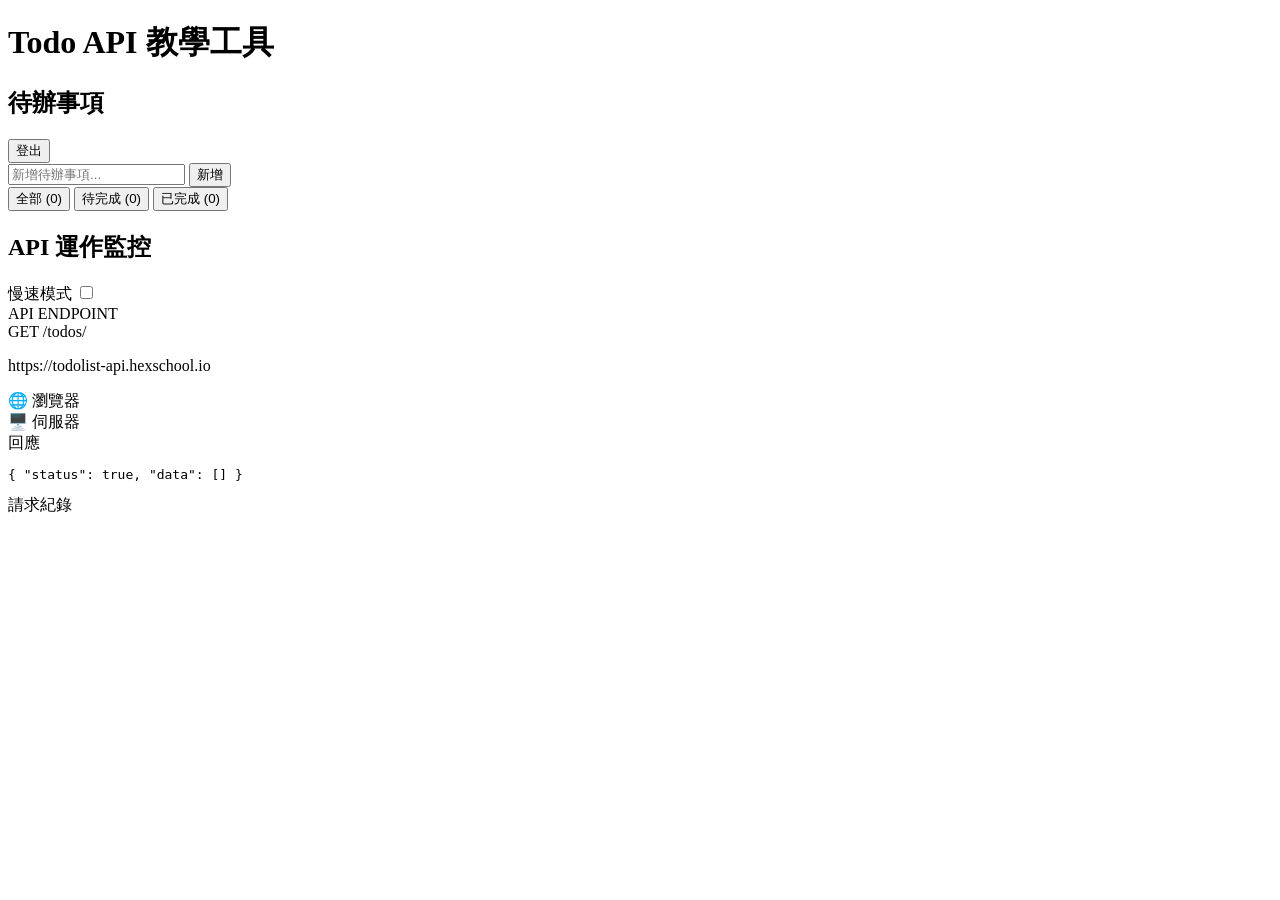
==== index.html @ 8b3a0813 "Add initial implementation of Todo API teaching tool with HTML, CSS, and JavaScript" ====
<!doctype html>
<html lang="zh-Hant">
  <head>
    <meta charset="UTF-8" />
    <meta name="viewport" content="width=device-width, initial-scale=1.0" />
    <title>Todo API 教學工具 - 2026 六角後端版</title>
    <link rel="stylesheet" href="style.css" />
  </head>
  <body>
    <h1 class="page-title">Todo API 教學工具</h1>

    <div class="main-layout">
      <section class="card todo-card">
        <div class="card-header">
          <h2>待辦事項</h2>
          <button class="btn-text">登出</button>
        </div>
        <div class="input-group">
          <input type="text" id="todo-input" placeholder="新增待辦事項..." />
          <button id="add-btn">新增</button>
        </div>
        <div class="tab-group">
          <button class="tab active" id="tab-all">全部 (0)</button>
          <button class="tab">待完成 (0)</button>
          <button class="tab">已完成 (0)</button>
        </div>
        <div id="todo-list" class="todo-list-container">
          <p class="empty-text">還沒有待辦事項，新增一筆吧！</p>
        </div>
      </section>

      <section class="card monitor-card">
        <div class="card-header">
          <h2>API 運作監控</h2>
          <label class="slow-mode">慢速模式 <input type="checkbox" /></label>
        </div>

        <div class="endpoint-info">
          <span class="label">API ENDPOINT</span>
          <div class="badge"><span class="method">GET</span> /todos/</div>
          <p class="api-url">https://todolist-api.hexschool.io</p>
        </div>

        <div class="visualizer">
          <div class="node">🌐 瀏覽器</div>
          <div class="line"><div id="dot" class="dot"></div></div>
          <div class="node">🖥️ 伺服器</div>
        </div>

        <div class="response-box">
          <span class="label">回應</span>
          <pre id="json-display">{ "status": true, "data": [] }</pre>
        </div>

        <div class="history-box">
          <span class="label">請求紀錄</span>
          <ul id="log-list"></ul>
        </div>
      </section>
    </div>

    <script src="script.js"></script>
  </body>
</html>
---- style.css ----
let todos = [];

// 核心函式：模擬 API 觸發監控面板
function apiCall(method, path, data, status = 200) {
    // 1. 動畫效果
    const dot = document.getElementById('dot');
    dot.style.left = "100%";
    setTimeout(() => { dot.style.left = "0%"; }, 500);

    // 2. 更新 JSON 顯示
    const jsonDisplay = document.getElementById('json-display');
    jsonDisplay.textContent = JSON.stringify({ status: true, data: data }, null, 2);

    // 3. 增加紀錄
    const logList = document.getElementById('log-list');
    const logItem = document.createElement('li');
    logItem.style.cssText = "display:flex; justify-content:space-between; font-size:0.8rem; padding:5px 0; border-bottom:1px solid #2d3748; list-style:none;";
    logItem.innerHTML = `
        <span><b style="color:#4299e1">${method}</b> ${path}</span>
        <span style="color:#48bb78">${status} OK</span>
    `;
    logList.prepend(logItem);
}

// 新增功能
document.getElementById('add-btn').onclick = () => {
    const input = document.getElementById('todo-input');
    const content = input.value.trim();
    if (!content) return;

    const newTodo = { id: Date.now(), content: content };
    todos.push(newTodo);
    
    // 呼叫模擬 API
    apiCall('POST', '/todos/', newTodo, 201);
    
    input.value = '';
    render();
};

// 刪除功能
window.deleteTodo = (id) => {
    todos = todos.filter(t => t.id !== id);
    apiCall('DELETE', `/todos/${id}`, { message: "刪除成功" });
    render();
};

// 渲染畫面
function render() {
    const list = document.getElementById('todo-list');
    const count = document.getElementById('tab-all');
    
    count.innerText = `全部 (${todos.length})`;

    if (todos.length === 0) {
        list.innerHTML = '<p class="empty-text" style="text-align:center; color:#a0aec0; margin-top:50px;">還沒有待辦事項，新增一筆吧！</p>';
        return;
    }

    list.innerHTML = todos.map(t => `
        <div class="todo-item">
            <span>${t.content}</span>
            <button onclick="deleteTodo(${t.id})" style="color:#f56565; border:none; background:none; cursor:pointer;">刪除</button>
        </div>
    `).join('');
}
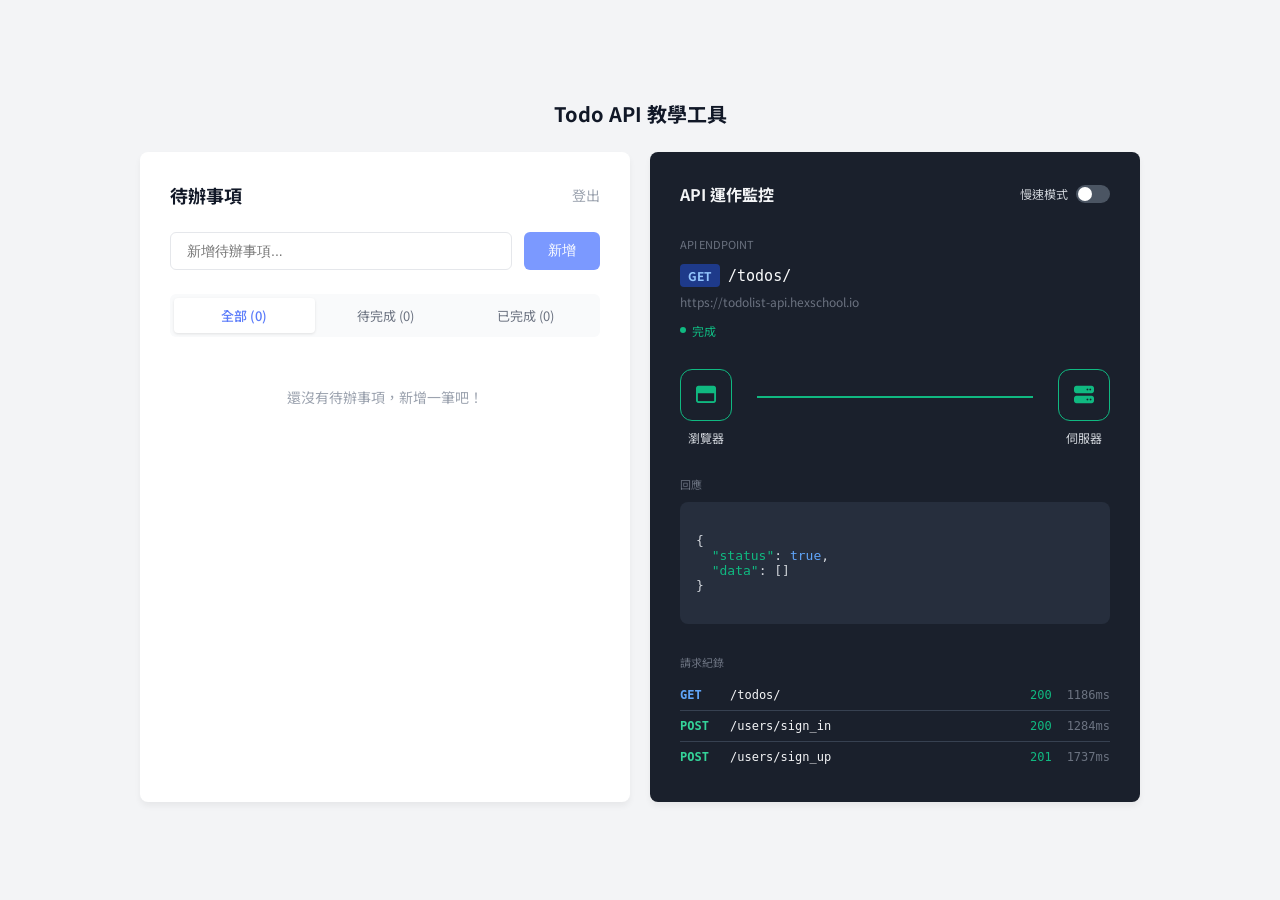
==== commit 86dfd068: "feat: redesign Todo API teaching tool UI and enhance API monitoring features" ====
--- a/index.html
+++ b/index.html
@@ -1,64 +1,107 @@
-<!doctype html>
+<!DOCTYPE html>
 <html lang="zh-Hant">
-  <head>
-    <meta charset="UTF-8" />
-    <meta name="viewport" content="width=device-width, initial-scale=1.0" />
-    <title>Todo API 教學工具 - 2026 六角後端版</title>
-    <link rel="stylesheet" href="style.css" />
-  </head>
-  <body>
-    <h1 class="page-title">Todo API 教學工具</h1>
-
-    <div class="main-layout">
-      <section class="card todo-card">
-        <div class="card-header">
+<head>
+  <meta charset="UTF-8">
+  <meta name="viewport" content="width=device-width, initial-scale=1.0">
+  <title>Todo API 教學工具</title>
+  <link rel="stylesheet" href="style.css">
+  <link rel="stylesheet" href="https://cdnjs.cloudflare.com/ajax/libs/font-awesome/6.4.0/css/all.min.css" />
+</head>
+<body>
+  <div class="page-container">
+    <div class="title">Todo API 教學工具</div>
+    <div class="layout">
+      <!-- 左側待辦清單 -->
+      <div class="card left-card">
+        <div class="header-row">
           <h2>待辦事項</h2>
-          <button class="btn-text">登出</button>
+          <span class="logout-text">登出</span>
         </div>
-        <div class="input-group">
-          <input type="text" id="todo-input" placeholder="新增待辦事項..." />
-          <button id="add-btn">新增</button>
+        <div class="input-container">
+          <input type="text" class="input-box" id="todo-input" placeholder="新增待辦事項...">
+          <button class="add-btn" id="add-btn">新增</button>
         </div>
-        <div class="tab-group">
-          <button class="tab active" id="tab-all">全部 (0)</button>
-          <button class="tab">待完成 (0)</button>
-          <button class="tab">已完成 (0)</button>
+        <div class="tabs">
+          <div class="tab active">全部 (<span id="count-all">0</span>)</div>
+          <div class="tab">待完成 (<span id="count-pending">0</span>)</div>
+          <div class="tab">已完成 (<span id="count-done">0</span>)</div>
         </div>
-        <div id="todo-list" class="todo-list-container">
-          <p class="empty-text">還沒有待辦事項，新增一筆吧！</p>
+        <div id="todo-list">
+          <div class="empty-text">還沒有待辦事項，新增一筆吧！</div>
         </div>
-      </section>
-
-      <section class="card monitor-card">
-        <div class="card-header">
+      </div>
+      <!-- 右側 API 監控 -->
+      <div class="card right-card">
+        <div class="right-header">
           <h2>API 運作監控</h2>
-          <label class="slow-mode">慢速模式 <input type="checkbox" /></label>
+          <div class="slow-mode-area">
+            慢速模式
+            <div class="toggle-bg" id="slow-mode-toggle-btn">
+              <div class="toggle-thumb" id="slow-mode-thumb"></div>
+            </div>
+          </div>
         </div>
-
-        <div class="endpoint-info">
+        <div class="endpoint-box">
           <span class="label">API ENDPOINT</span>
-          <div class="badge"><span class="method">GET</span> /todos/</div>
-          <p class="api-url">https://todolist-api.hexschool.io</p>
+          <div>
+            <span class="method" id="current-method">GET</span><span class="path-text" id="current-path">/todos/</span>
+          </div>
+          <div class="url-text">https://todolist-api.hexschool.io</div>
+          <div class="status-row">
+            <div class="dot"></div>
+            <span>完成</span>
+          </div>
         </div>
-
-        <div class="visualizer">
-          <div class="node">🌐 瀏覽器</div>
-          <div class="line"><div id="dot" class="dot"></div></div>
-          <div class="node">🖥️ 伺服器</div>
+        <div class="network-graph">
+          <div class="network-node">
+            <div class="icon-box">
+              <i class="fa-regular fa-window-maximize"></i>
+            </div>
+            <span class="node-text">瀏覽器</span>
+          </div>
+          <div class="line" id="connection-line"></div>
+          <div class="network-node">
+            <div class="icon-box">
+              <i class="fa-solid fa-server"></i>
+            </div>
+            <span class="node-text">伺服器</span>
+          </div>
         </div>
-
-        <div class="response-box">
+        <div>
           <span class="label">回應</span>
-          <pre id="json-display">{ "status": true, "data": [] }</pre>
+          <div class="response-box" id="json-response">
+<span style="color:#d1d5db">{</span>
+  <span style="color:#10b981">"status"</span><span style="color:#d1d5db">:</span> <span style="color:#60a5fa">true</span><span style="color:#d1d5db">,</span>
+  <span style="color:#10b981">"data"</span><span style="color:#d1d5db">: []</span>
+<span style="color:#d1d5db">}</span>
+          </div>
         </div>
-
-        <div class="history-box">
+        <div>
           <span class="label">請求紀錄</span>
-          <ul id="log-list"></ul>
+          <div id="history-container">
+            <div class="history-item">
+              <span class="hist-method get">GET</span>
+              <span class="hist-path">/todos/</span>
+              <span class="hist-code">200</span>
+              <span class="hist-time">1186ms</span>
+            </div>
+            <div class="history-item">
+              <span class="hist-method post">POST</span>
+              <span class="hist-path">/users/sign_in</span>
+              <span class="hist-code">200</span>
+              <span class="hist-time">1284ms</span>
+            </div>
+            <div class="history-item">
+              <span class="hist-method post">POST</span>
+              <span class="hist-path">/users/sign_up</span>
+              <span class="hist-code">201</span>
+              <span class="hist-time">1737ms</span>
+            </div>
+          </div>
         </div>
-      </section>
+      </div>
     </div>
-
-    <script src="script.js"></script>
-  </body>
+  </div>
+  <script src="script.js"></script>
+</body>
 </html>
--- a/style.css
+++ b/style.css
@@ -1,66 +1,334 @@
-let todos = [];
-
-// 核心函式：模擬 API 觸發監控面板
-function apiCall(method, path, data, status = 200) {
-    // 1. 動畫效果
-    const dot = document.getElementById('dot');
-    dot.style.left = "100%";
-    setTimeout(() => { dot.style.left = "0%"; }, 500);
-
-    // 2. 更新 JSON 顯示
-    const jsonDisplay = document.getElementById('json-display');
-    jsonDisplay.textContent = JSON.stringify({ status: true, data: data }, null, 2);
-
-    // 3. 增加紀錄
-    const logList = document.getElementById('log-list');
-    const logItem = document.createElement('li');
-    logItem.style.cssText = "display:flex; justify-content:space-between; font-size:0.8rem; padding:5px 0; border-bottom:1px solid #2d3748; list-style:none;";
-    logItem.innerHTML = `
-        <span><b style="color:#4299e1">${method}</b> ${path}</span>
-        <span style="color:#48bb78">${status} OK</span>
-    `;
-    logList.prepend(logItem);
-}
-
-// 新增功能
-document.getElementById('add-btn').onclick = () => {
-    const input = document.getElementById('todo-input');
-    const content = input.value.trim();
-    if (!content) return;
-
-    const newTodo = { id: Date.now(), content: content };
-    todos.push(newTodo);
-    
-    // 呼叫模擬 API
-    apiCall('POST', '/todos/', newTodo, 201);
-    
-    input.value = '';
-    render();
-};
-
-// 刪除功能
-window.deleteTodo = (id) => {
-    todos = todos.filter(t => t.id !== id);
-    apiCall('DELETE', `/todos/${id}`, { message: "刪除成功" });
-    render();
-};
-
-// 渲染畫面
-function render() {
-    const list = document.getElementById('todo-list');
-    const count = document.getElementById('tab-all');
-    
-    count.innerText = `全部 (${todos.length})`;
-
-    if (todos.length === 0) {
-        list.innerHTML = '<p class="empty-text" style="text-align:center; color:#a0aec0; margin-top:50px;">還沒有待辦事項，新增一筆吧！</p>';
-        return;
-    }
-
-    list.innerHTML = todos.map(t => `
-        <div class="todo-item">
-            <span>${t.content}</span>
-            <button onclick="deleteTodo(${t.id})" style="color:#f56565; border:none; background:none; cursor:pointer;">刪除</button>
-        </div>
-    `).join('');
+@import url('https://fonts.googleapis.com/css2?family=Noto+Sans+TC:wght@400;500;700&display=swap');
+
+:root {
+  --primary: #769bf8;
+  --bg: #111827;
+  --card-dark: #1f2937;
+  --green: #10b981;
+  --text-gray-dark: #9ca3af;
+  --text-light-dark: #f3f4f6;
+  --method-get: #3b82f6;
+  --method-post: #10b981;
+}
+
+body {
+  margin: 0;
+  padding: 0;
+  font-family: 'Noto Sans TC', sans-serif;
+  background-color: #f3f4f6;
+  display: flex;
+  justify-content: center;
+  align-items: center;
+  min-height: 100vh;
+}
+
+.page-container {
+  width: 100%;
+  max-width: 1000px;
+  padding: 20px;
+}
+
+.title {
+  text-align: center;
+  font-size: 20px;
+  font-weight: 700;
+  color: #111827;
+  margin-bottom: 24px;
+}
+
+.layout {
+  display: flex;
+  gap: 20px;
+}
+
+.card {
+  flex: 1;
+  border-radius: 8px;
+  padding: 30px;
+  box-shadow: 0 4px 6px rgba(0,0,0,0.05);
+}
+
+.left-card {
+  background-color: #ffffff;
+  min-height: 500px;
+}
+
+.right-card {
+  background-color: #1a202c;
+  color: #d1d5db;
+  min-height: 500px;
+}
+
+/* Left Card styles */
+.header-row {
+  display: flex;
+  justify-content: space-between;
+  align-items: center;
+  margin-bottom: 24px;
+}
+
+.header-row h2 {
+  font-size: 18px;
+  color: #111827;
+  margin: 0;
+}
+
+.logout-text {
+  font-size: 14px;
+  color: #9ca3af;
+  cursor: pointer;
+}
+
+.input-container {
+  display: flex;
+  gap: 12px;
+  margin-bottom: 24px;
+}
+
+.input-box {
+  flex: 1;
+  padding: 10px 16px;
+  border: 1px solid #e5e7eb;
+  border-radius: 6px;
+  outline: none;
+  font-size: 14px;
+}
+
+.add-btn {
+  background-color: #7b99ff;
+  color: #ffffff;
+  border: none;
+  border-radius: 6px;
+  padding: 0 24px;
+  font-size: 14px;
+  cursor: pointer;
+}
+
+.tabs {
+  display: flex;
+  background-color: #f9fafb;
+  border-radius: 6px;
+  padding: 4px;
+  margin-bottom: 30px;
+}
+
+.tab {
+  flex: 1;
+  text-align: center;
+  padding: 8px 0;
+  font-size: 13px;
+  color: #6b7280;
+  cursor: pointer;
+  border-radius: 4px;
+}
+
+.tab.active {
+  background-color: #ffffff;
+  color: #5a7bfa;
+  box-shadow: 0 1px 3px rgba(0,0,0,0.1);
+  font-weight: 500;
+}
+
+.empty-text {
+  text-align: center;
+  color: #9ca3af;
+  font-size: 14px;
+  margin-top: 50px;
+}
+
+/* Right Card styles */
+.right-header {
+  display: flex;
+  justify-content: space-between;
+  align-items: center;
+  margin-bottom: 30px;
+}
+
+.right-header h2 {
+  font-size: 16px;
+  color: #f3f4f6;
+  margin: 0;
+}
+
+.slow-mode-area {
+  display: flex;
+  align-items: center;
+  gap: 8px;
+  font-size: 12px;
+  color: #d1d5db;
+}
+
+.toggle-bg {
+  width: 34px;
+  height: 18px;
+  background-color: #4b5563;
+  border-radius: 9px;
+  position: relative;
+  cursor: pointer;
+  transition: background-color 0.3s;
+}
+
+.toggle-thumb {
+  width: 14px;
+  height: 14px;
+  background-color: #ffffff;
+  border-radius: 50%;
+  position: absolute;
+  top: 2px;
+  left: 2px;
+  transition: transform 0.3s;
+}
+
+.label {
+  font-size: 11px;
+  color: #6b7280;
+  margin-bottom: 10px;
+  display: block;
+}
+
+.endpoint-box {
+  margin-bottom: 16px;
+}
+
+.method {
+  background-color: #1e3a8a;
+  color: #93c5fd;
+  padding: 3px 8px;
+  border-radius: 4px;
+  font-weight: bold;
+  font-size: 12px;
+  margin-right: 8px;
+  display: inline-block;
+}
+
+.method.post {
+  background-color: #065f46;
+  color: #6ee7b7;
+}
+
+.method.delete {
+  background-color: #7f1d1d;
+  color: #fca5a5;
+}
+
+.path-text {
+  font-size: 15px;
+  font-family: monospace;
+  color: #f9fafb;
+}
+
+.url-text {
+  font-size: 12px;
+  color: #6b7280;
+  margin-top: 6px;
+  margin-bottom: 12px;
+}
+
+.status-row {
+  display: flex;
+  align-items: center;
+  gap: 6px;
+  color: #10b981;
+  font-size: 12px;
+}
+
+.dot {
+  width: 6px;
+  height: 6px;
+  background-color: #10b981;
+  border-radius: 50%;
+}
+
+.network-graph {
+  display: flex;
+  align-items: center;
+  justify-content: center;
+  margin: 30px 0;
+  gap: 15px;
+}
+
+.network-node {
+  display: flex;
+  flex-direction: column;
+  align-items: center;
+  gap: 8px;
+}
+
+.icon-box {
+  width: 50px;
+  height: 50px;
+  border: 1px solid #10b981;
+  border-radius: 12px;
+  display: flex;
+  align-items: center;
+  justify-content: center;
+  color: #10b981;
+  font-size: 20px;
+}
+
+.node-text {
+  font-size: 12px;
+  color: #d1d5db;
+}
+
+.line {
+  flex: 1;
+  height: 2px;
+  background-color: #10b981;
+  position: relative;
+  top: -10px;
+  margin: 0 10px;
+  transition: background-color 0.3s;
+}
+
+.response-box {
+  background-color: #262e3d;
+  border-radius: 8px;
+  padding: 16px;
+  margin-bottom: 30px;
+  font-family: monospace;
+  font-size: 13px;
+  color: #10b981;
+  white-space: pre;
+}
+
+.history-item {
+  display: flex;
+  justify-content: space-between;
+  padding: 8px 0;
+  border-bottom: 1px solid #374151;
+  font-size: 12px;
+  font-family: monospace;
+}
+
+.history-item:last-child {
+  border-bottom: none;
+}
+
+.hist-method {
+  width: 50px;
+  display: inline-block;
+  font-weight: bold;
+}
+
+.hist-method.get { color: #60a5fa; }
+.hist-method.post { color: #34d399; }
+.hist-method.delete { color: #f87171; }
+
+.hist-path {
+  flex: 1;
+  color: #f3f4f6;
+}
+
+.hist-code {
+  color: #10b981;
+  margin-right: 15px;
+}
+
+.hist-time {
+  color: #6b7280;
+}
+
+@media (max-width: 768px) {
+  .layout { flex-direction: column; }
 }
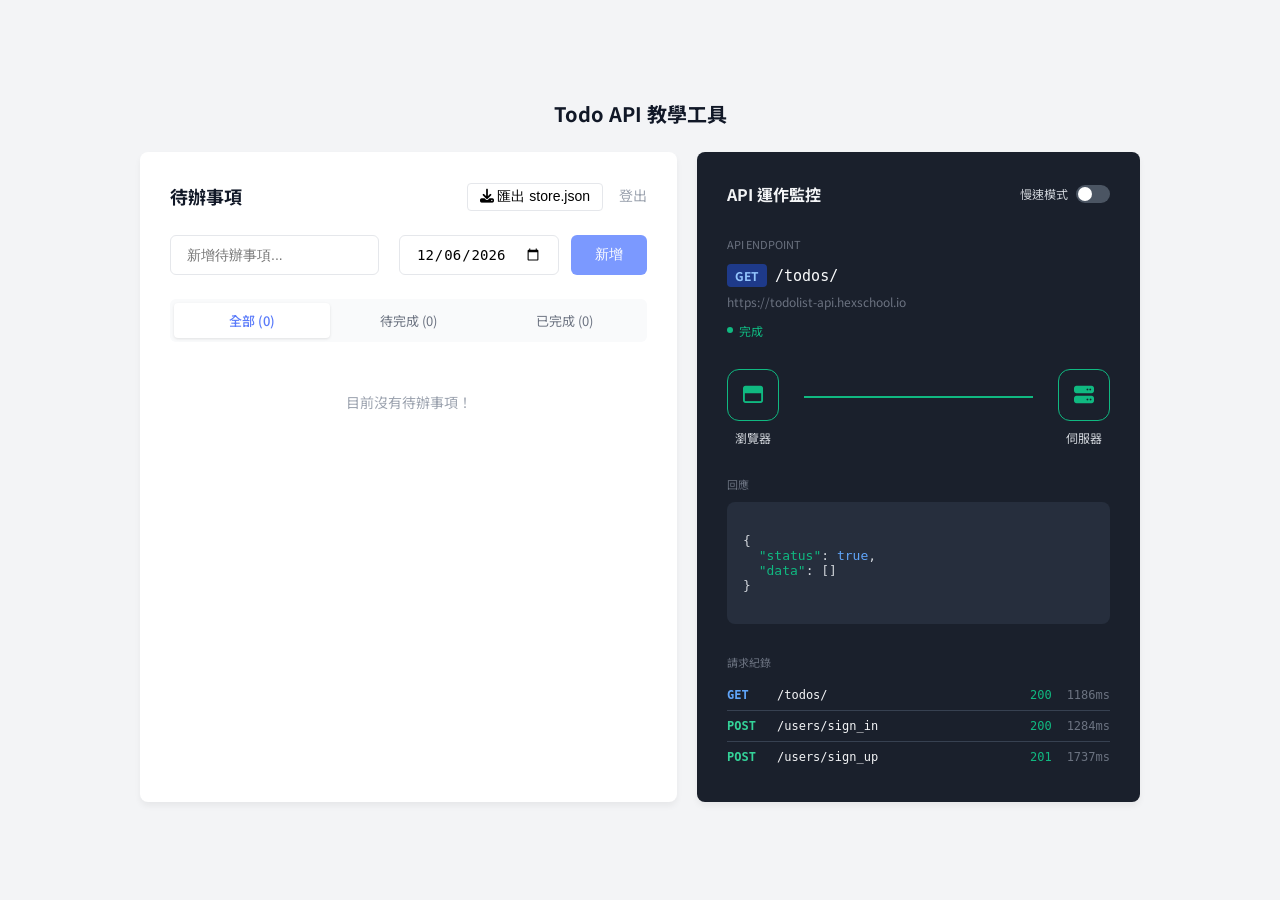
==== commit 0be368c5: "feat: add date picker, tab filtering, todo completion toggle, and JSON export functionality" ====
--- a/index.html
+++ b/index.html
@@ -15,16 +15,20 @@
       <div class="card left-card">
         <div class="header-row">
           <h2>待辦事項</h2>
-          <span class="logout-text">登出</span>
+          <div>
+            <button id="export-btn" style="margin-right: 12px; padding: 4px 12px; cursor: pointer; border: 1px solid #e5e7eb; border-radius: 4px; background: white; font-size: 14px; transition: all 0.2s;"><i class="fa-solid fa-download"></i> 匯出 store.json</button>
+            <span class="logout-text">登出</span>
+          </div>
         </div>
         <div class="input-container">
           <input type="text" class="input-box" id="todo-input" placeholder="新增待辦事項...">
+          <input type="date" class="input-box" id="todo-date" style="width: 140px; margin-left: 8px;">
           <button class="add-btn" id="add-btn">新增</button>
         </div>
         <div class="tabs">
-          <div class="tab active">全部 (<span id="count-all">0</span>)</div>
-          <div class="tab">待完成 (<span id="count-pending">0</span>)</div>
-          <div class="tab">已完成 (<span id="count-done">0</span>)</div>
+          <div class="tab active" id="tab-all" data-tab="all" style="cursor:pointer;">全部 (<span id="count-all">0</span>)</div>
+          <div class="tab" id="tab-pending" data-tab="pending" style="cursor:pointer;">待完成 (<span id="count-pending">0</span>)</div>
+          <div class="tab" id="tab-done" data-tab="done" style="cursor:pointer;">已完成 (<span id="count-done">0</span>)</div>
         </div>
         <div id="todo-list">
           <div class="empty-text">還沒有待辦事項，新增一筆吧！</div>
